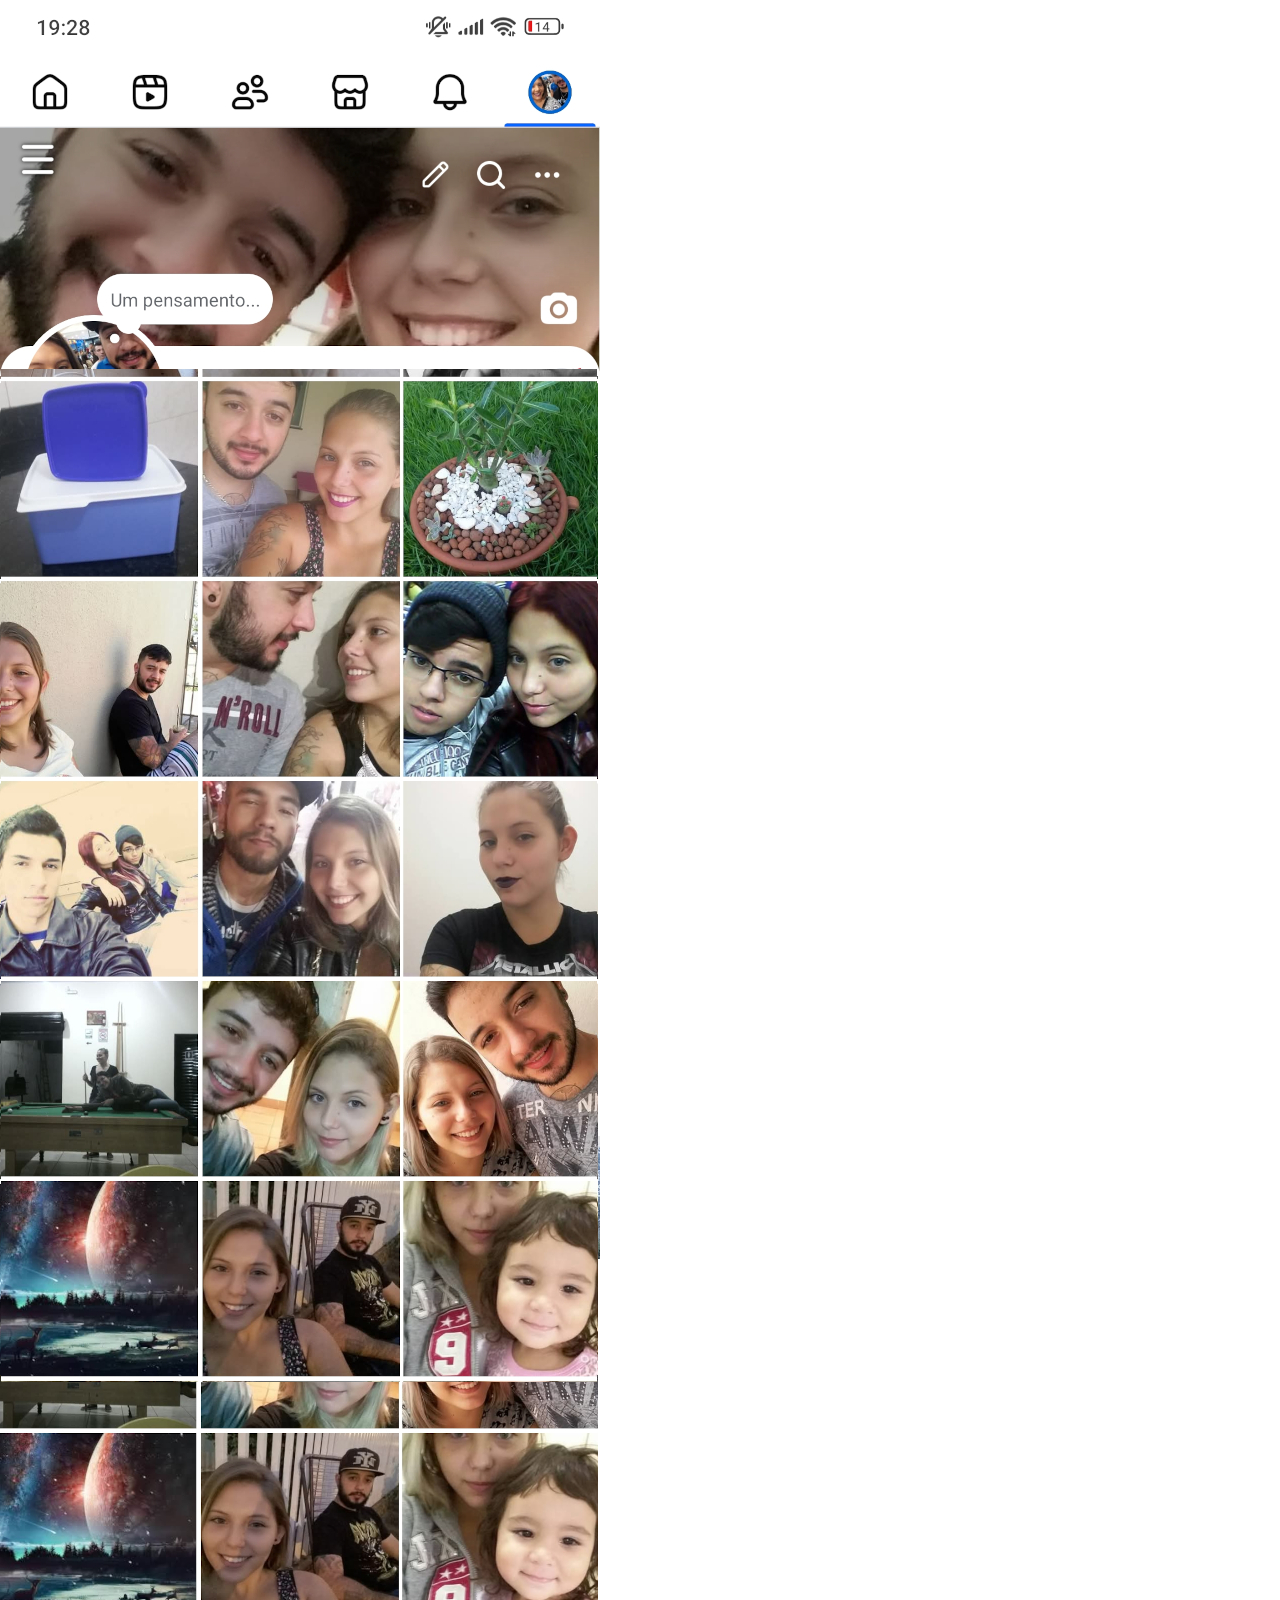
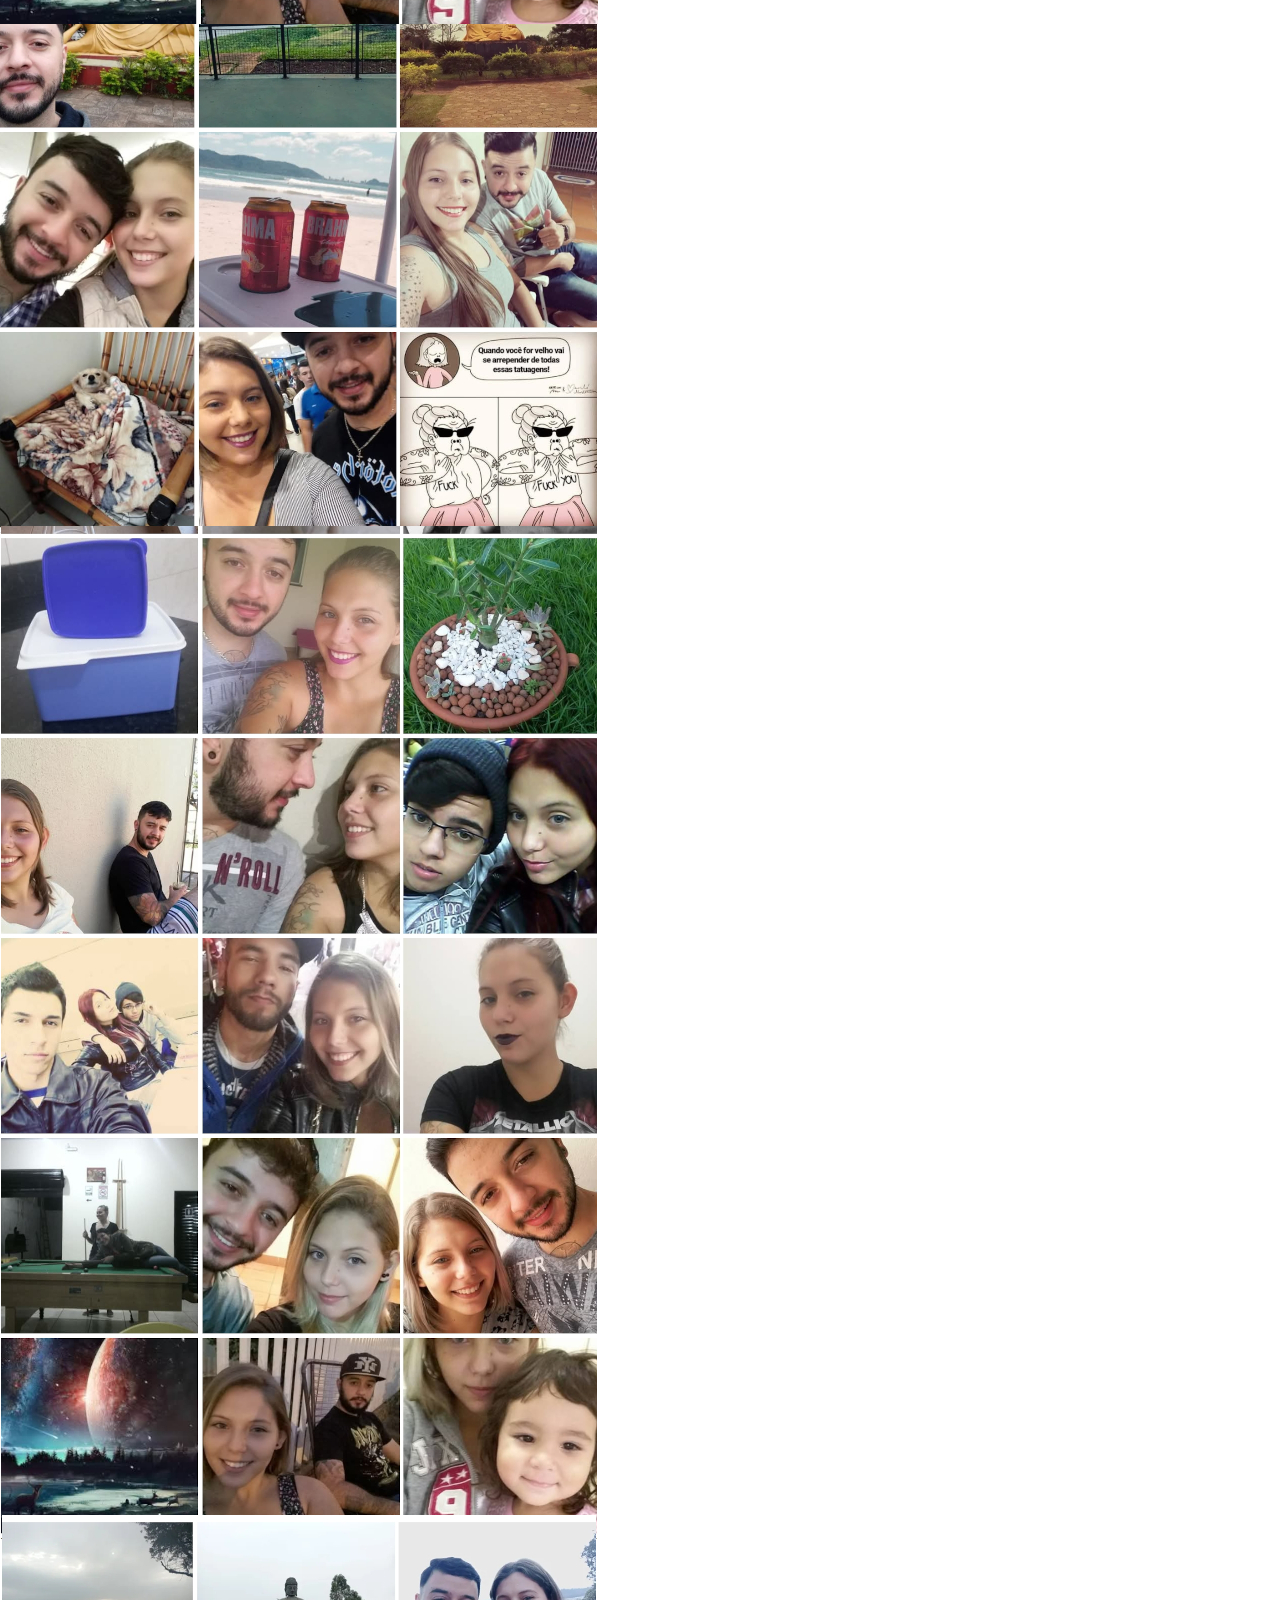
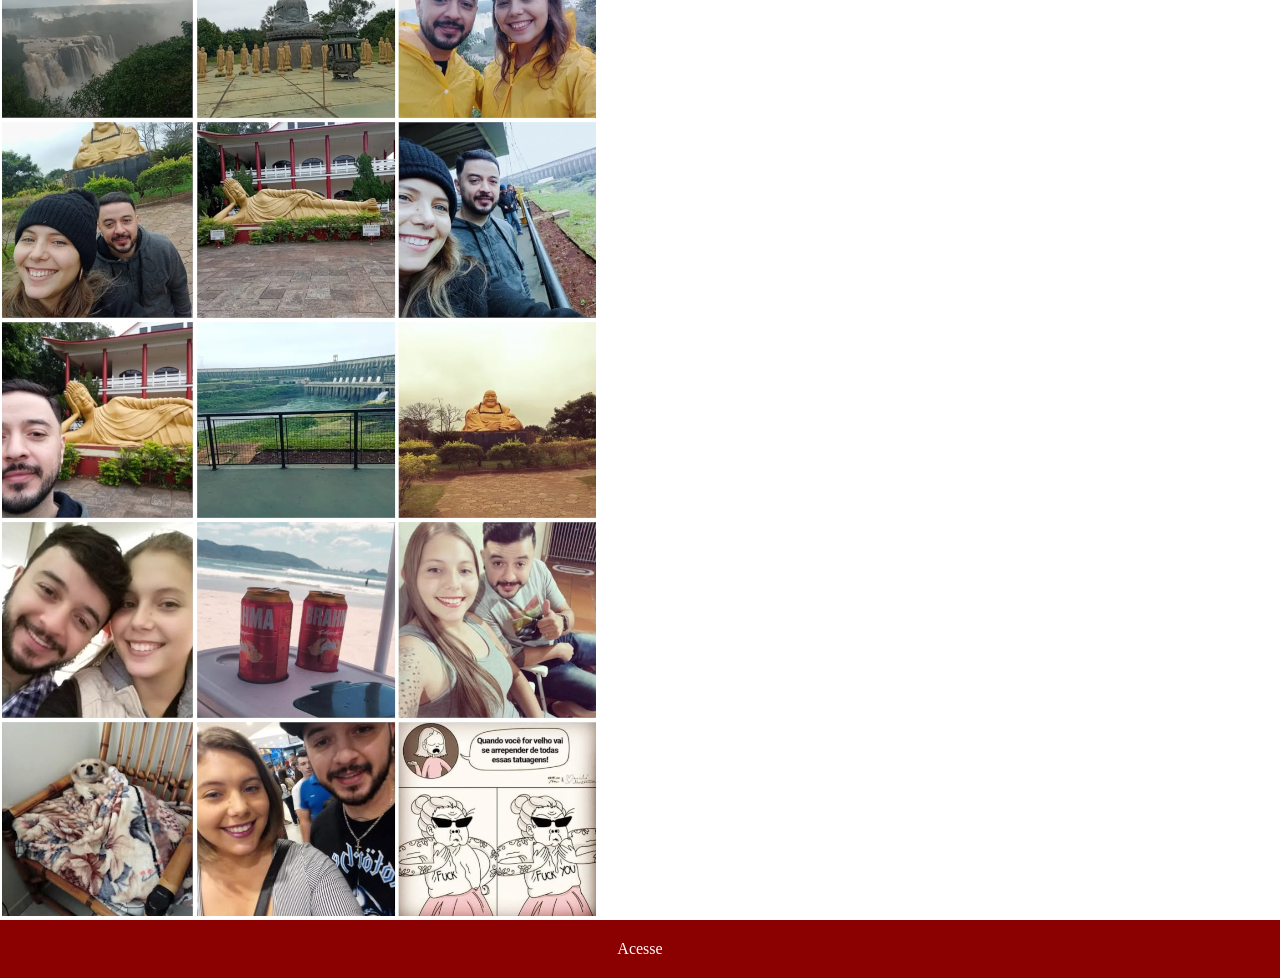
==== face.html @ 57c9a5db "criei links" ====
<!DOCTYPE html>
<html lang="en">
<head>
    <meta charset="UTF-8">
    <meta name="viewport" content="width=device-width, initial-scale=1.0">
    <title>Document</title>
    <link rel="stylesheet" href="estilos/social.css">

</head>
<img src="imagens/tela-face.jpg" alt="tela do facebook">
<a href="https://Hugo Henrique Favaro da Silva">Acesse</a>
<body>
    
</body>
</html>
---- estilos/social.css ----
@charset "utf-8";
 *{
        padding: 0px;
        margin: 0px;
    }
    
    
    
    html{
        scroll-behavior: smooth;
    }

   
    
    img{
     max-width:100%;


    }

    a{
        display: block;
        background-color: darkred;
        color: white;
        text-align: center;
        padding: 20px;
        text-decoration: none;
        
    }

    a:hover{
        text-decoration: underline;
    }
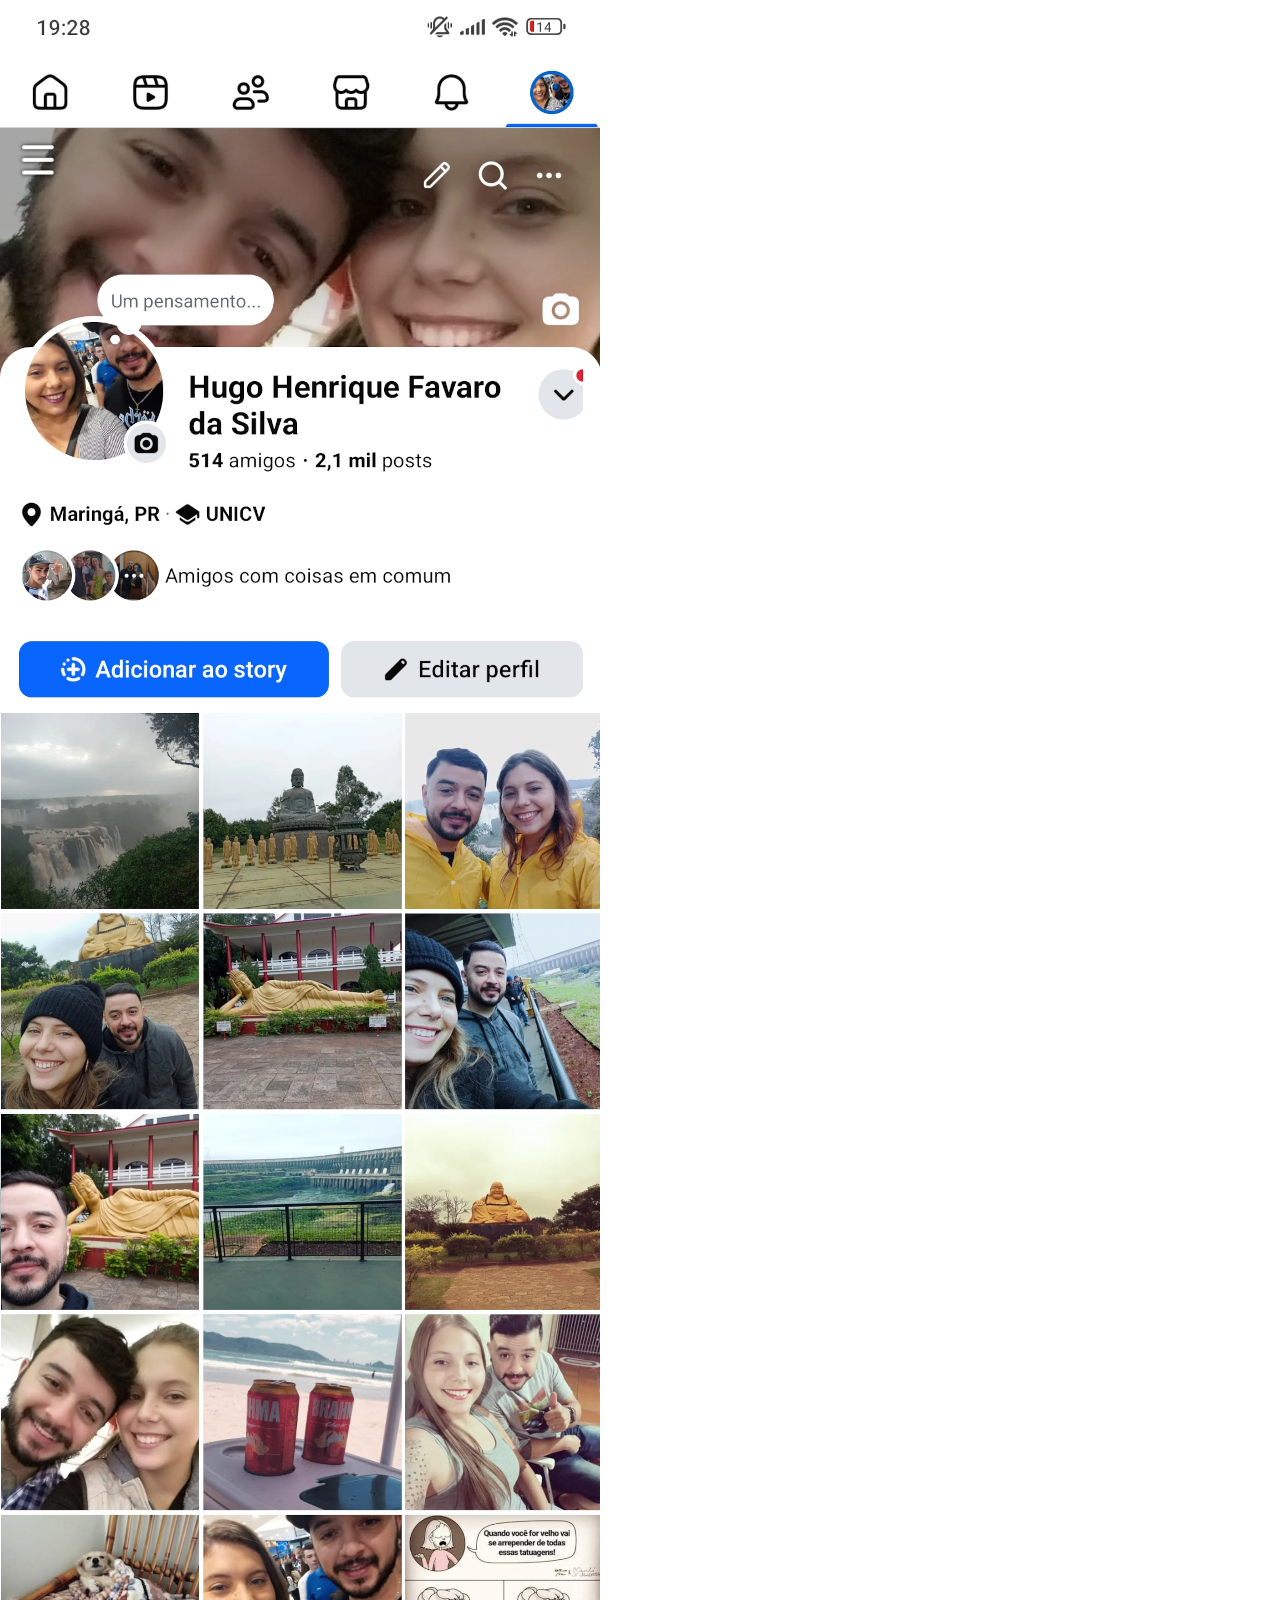
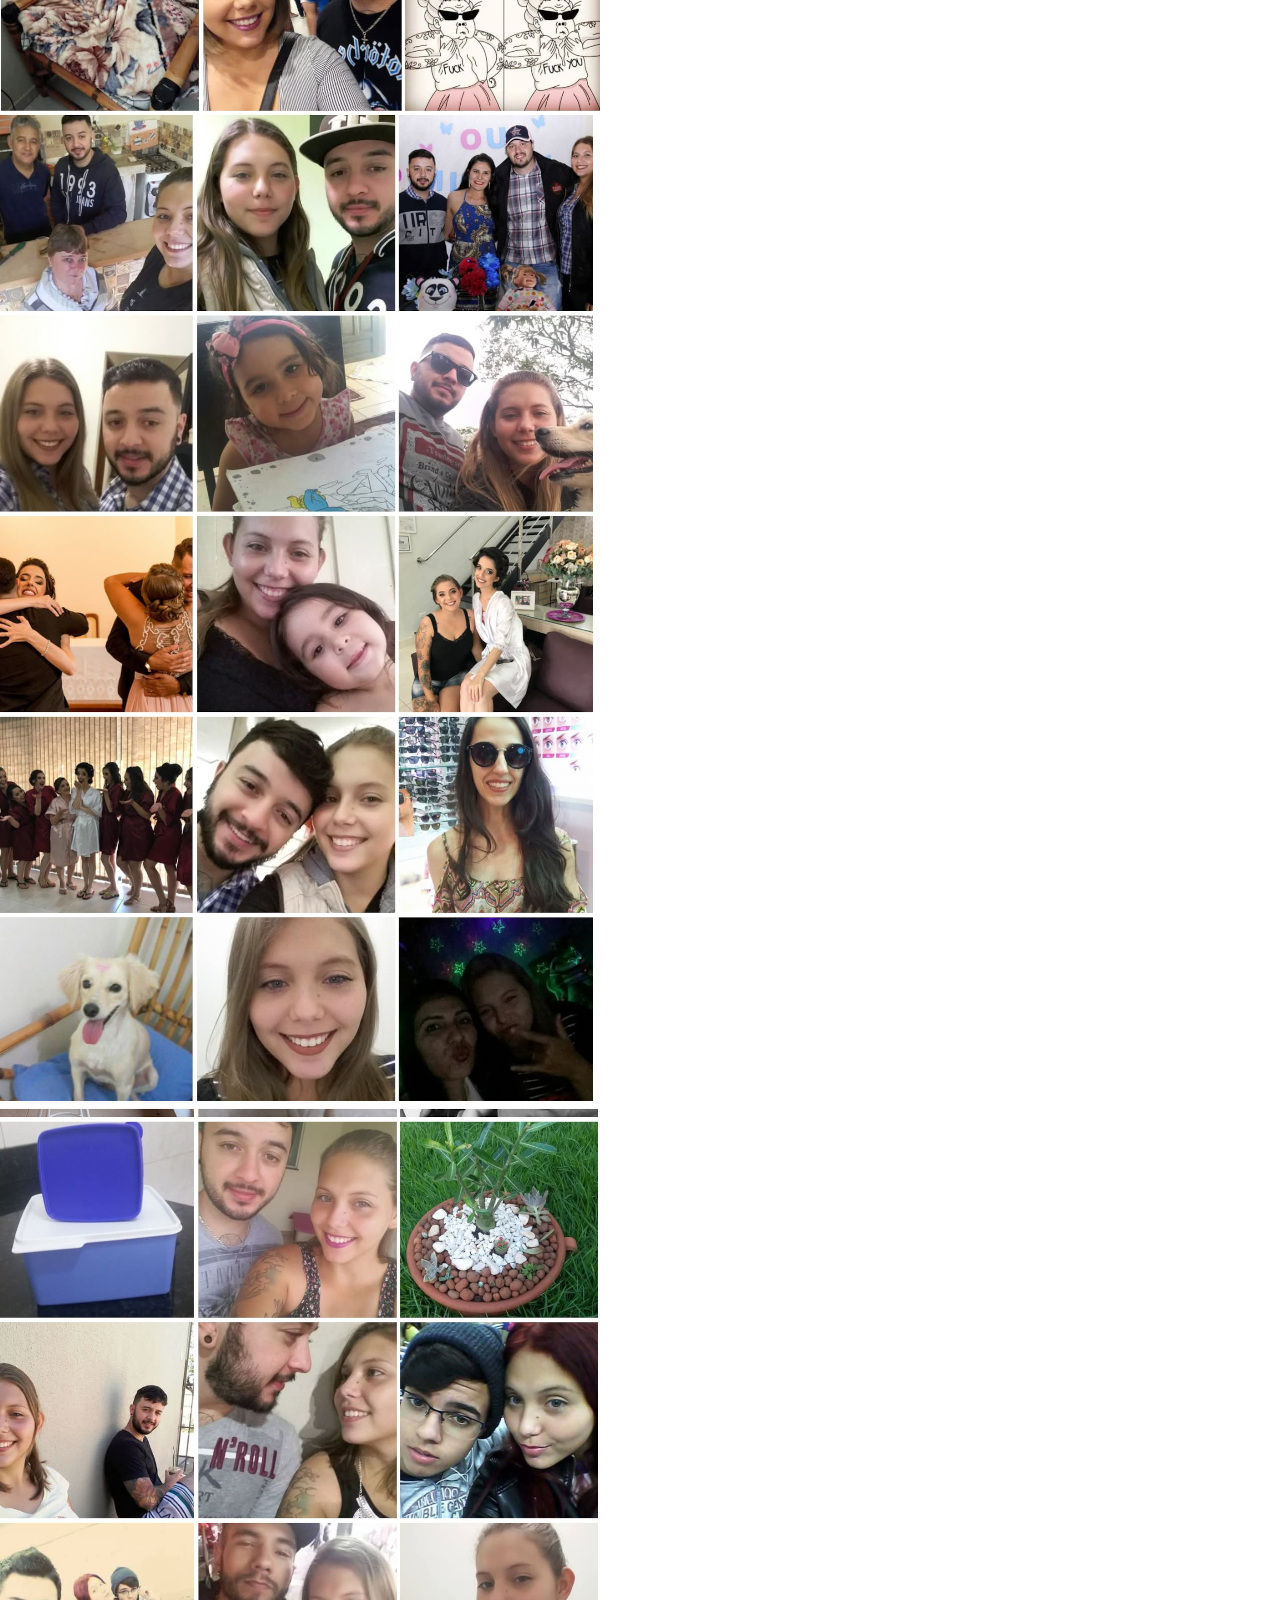
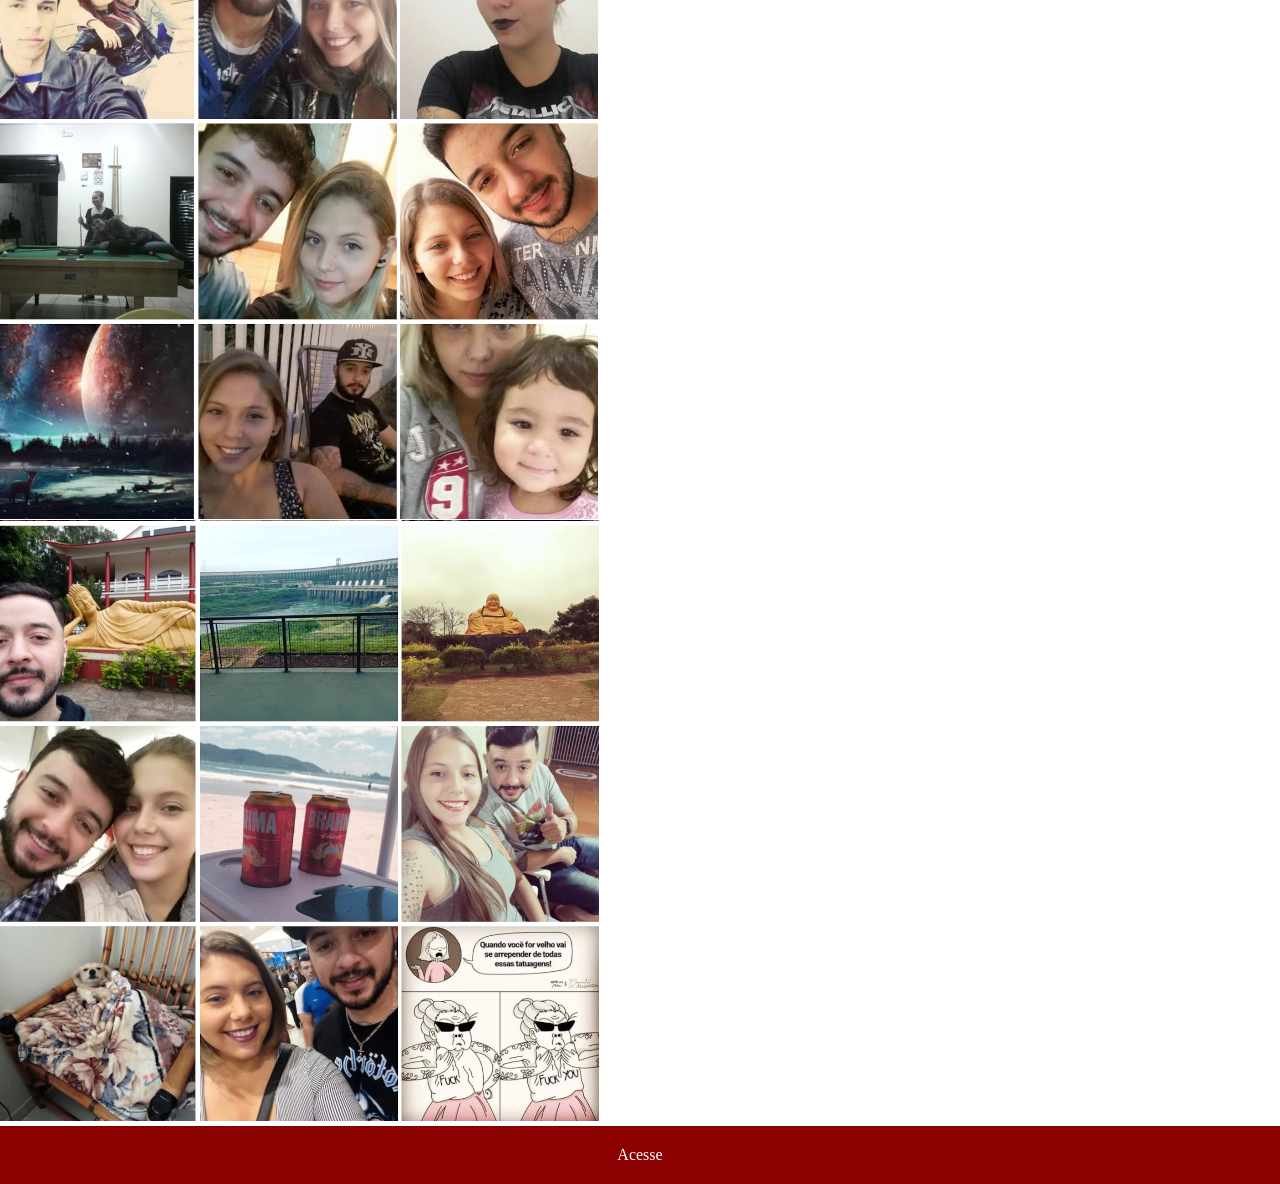
==== commit 778676bf: "link do face feito" ====
--- a/face.html
+++ b/face.html
@@ -7,9 +7,10 @@
     <link rel="stylesheet" href="estilos/social.css">
 
 </head>
-<img src="imagens/tela-face.jpg" alt="tela do facebook">
-<a href="https://Hugo Henrique Favaro da Silva">Acesse</a>
+
 <body>
+ <img src="imagens/tela-face.01.jpg" alt="tela do facebook">
+<a href="https://www.facebook.com/hugo.henriquefavarodasilva" target="_blank">Acesse</a>
     
 </body>
 </html>
